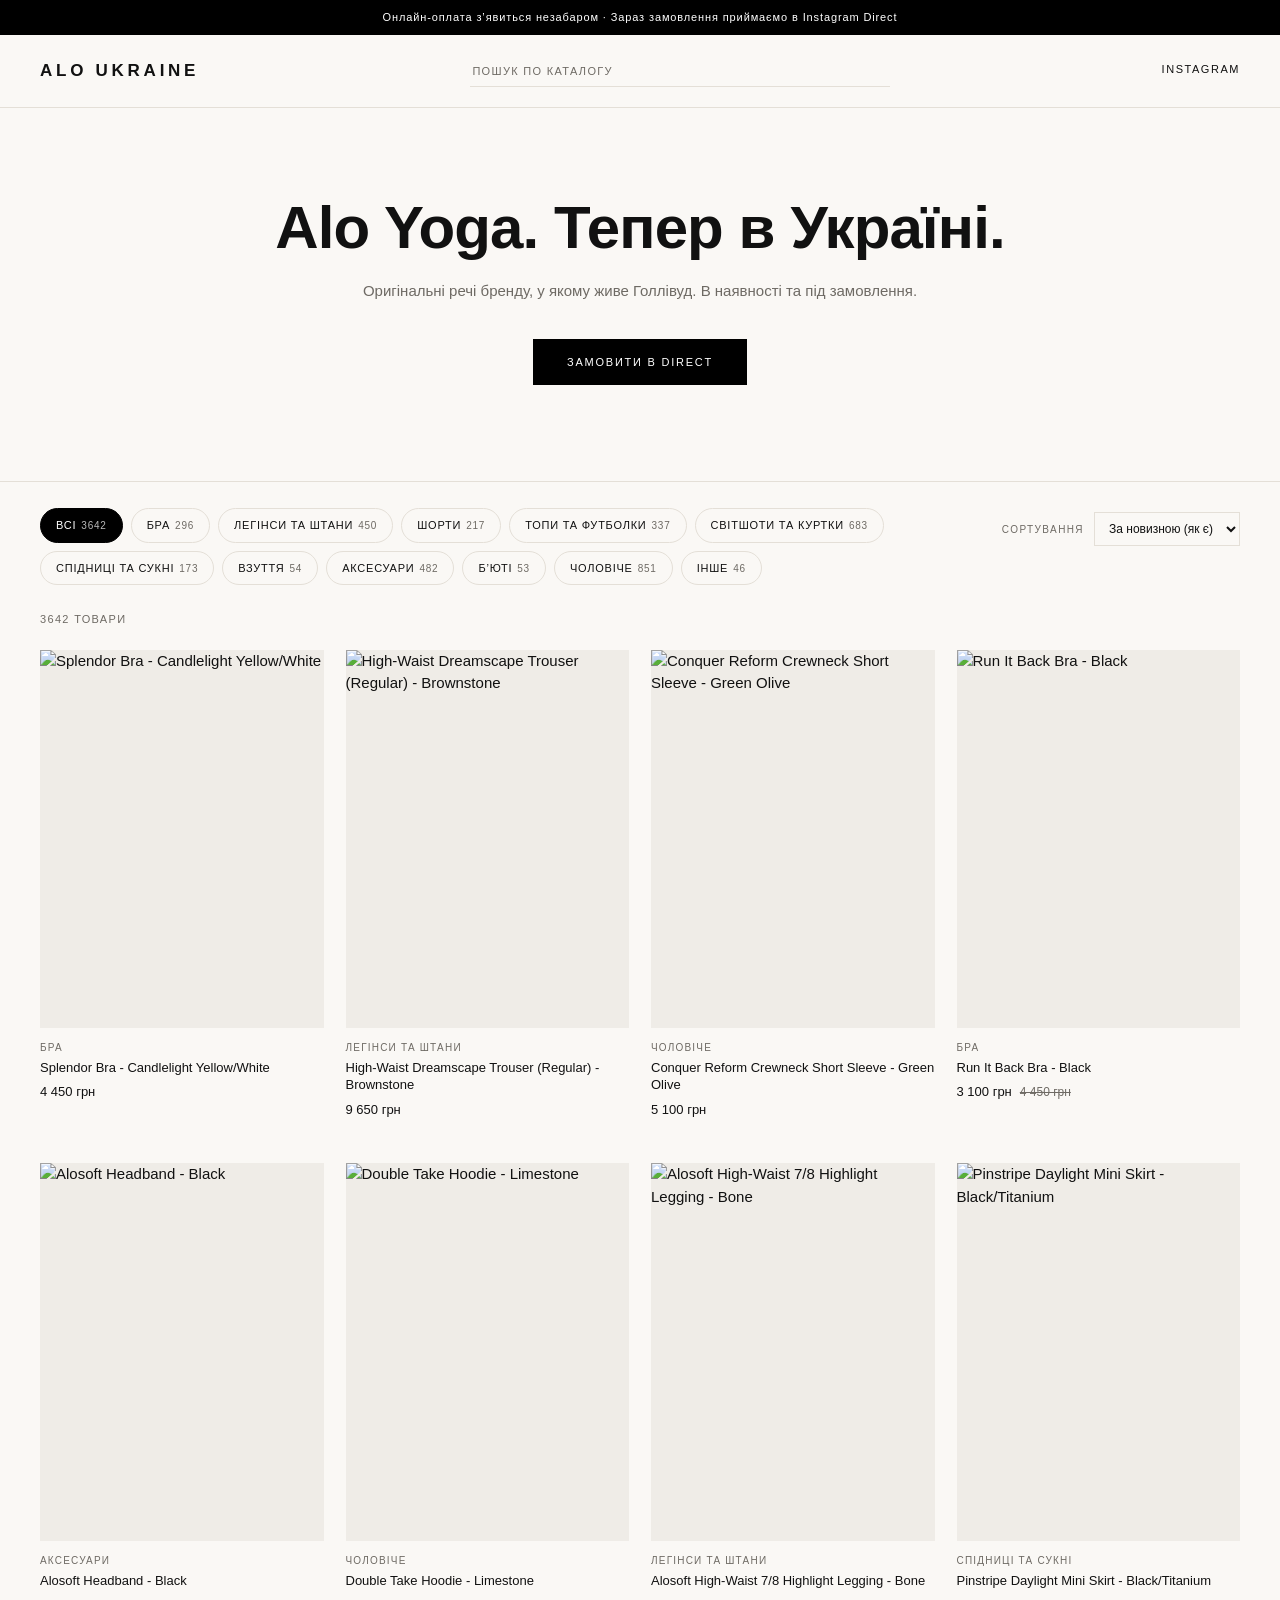
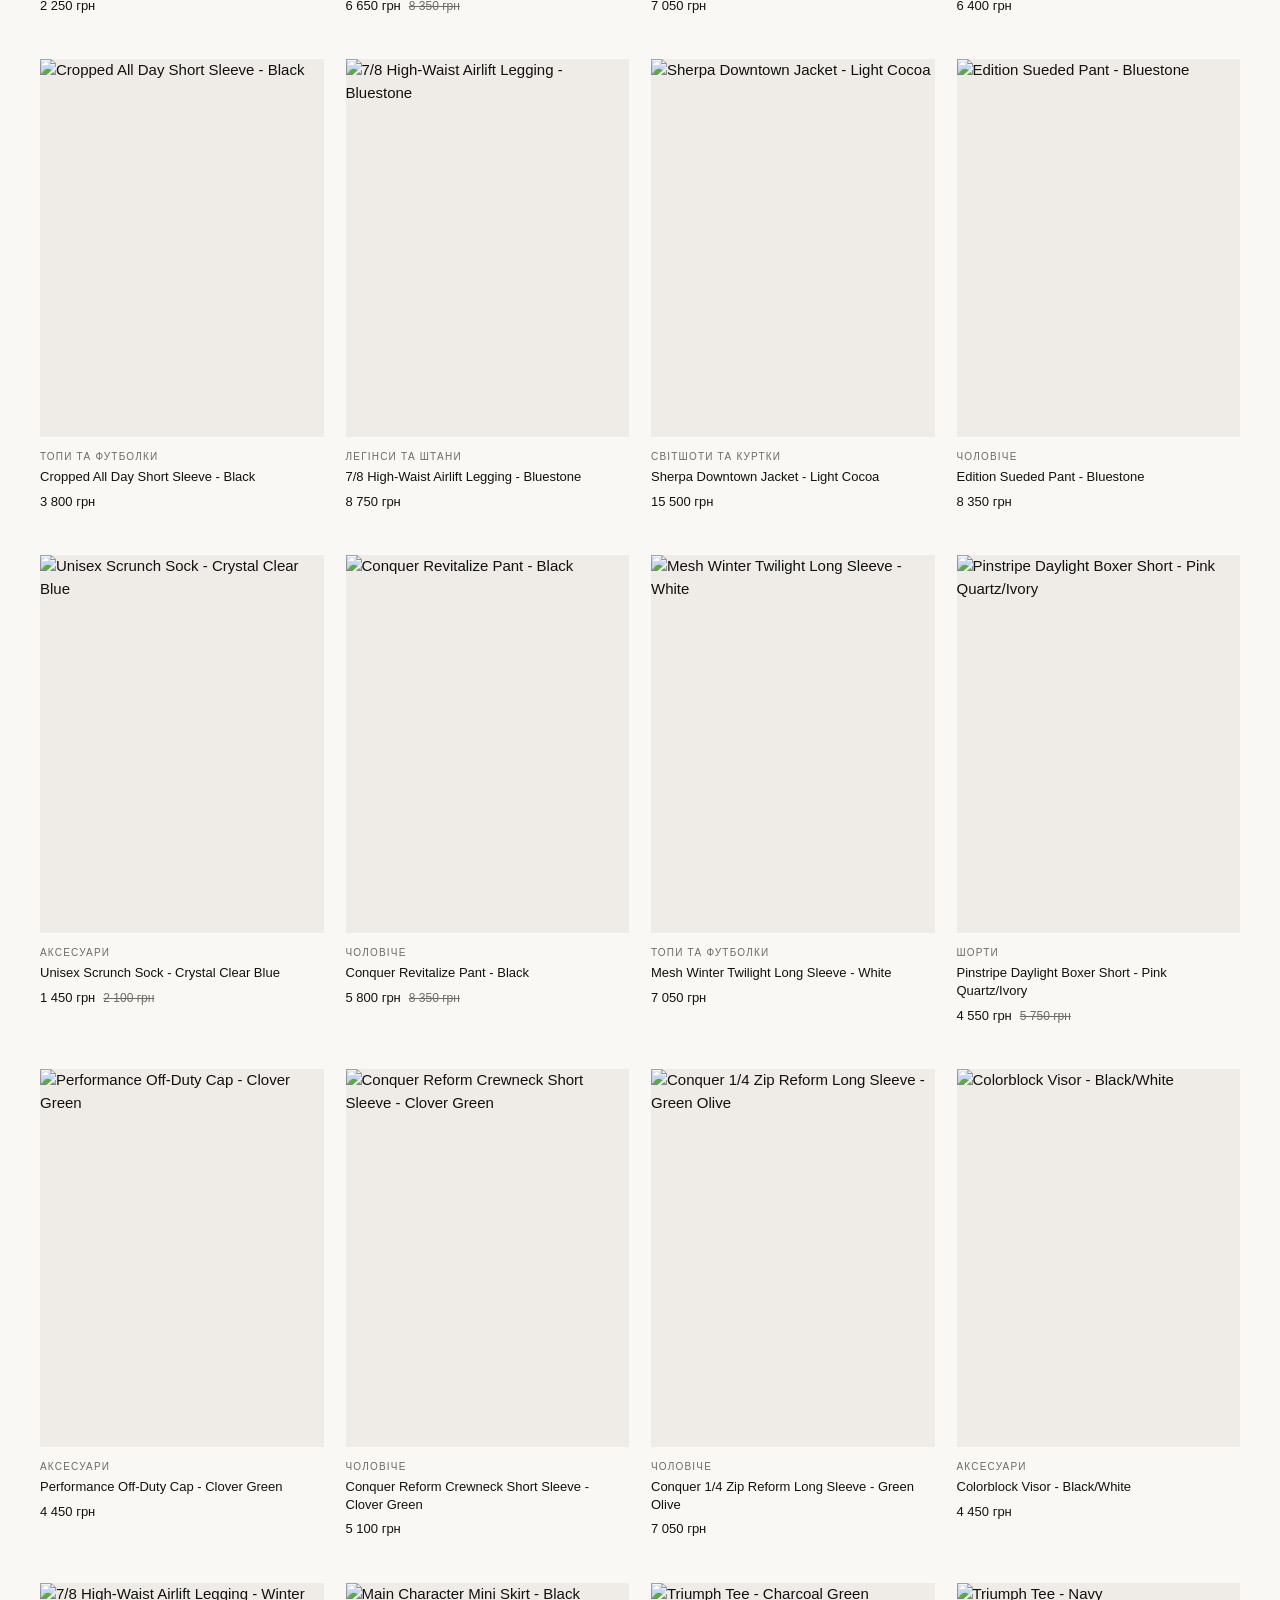
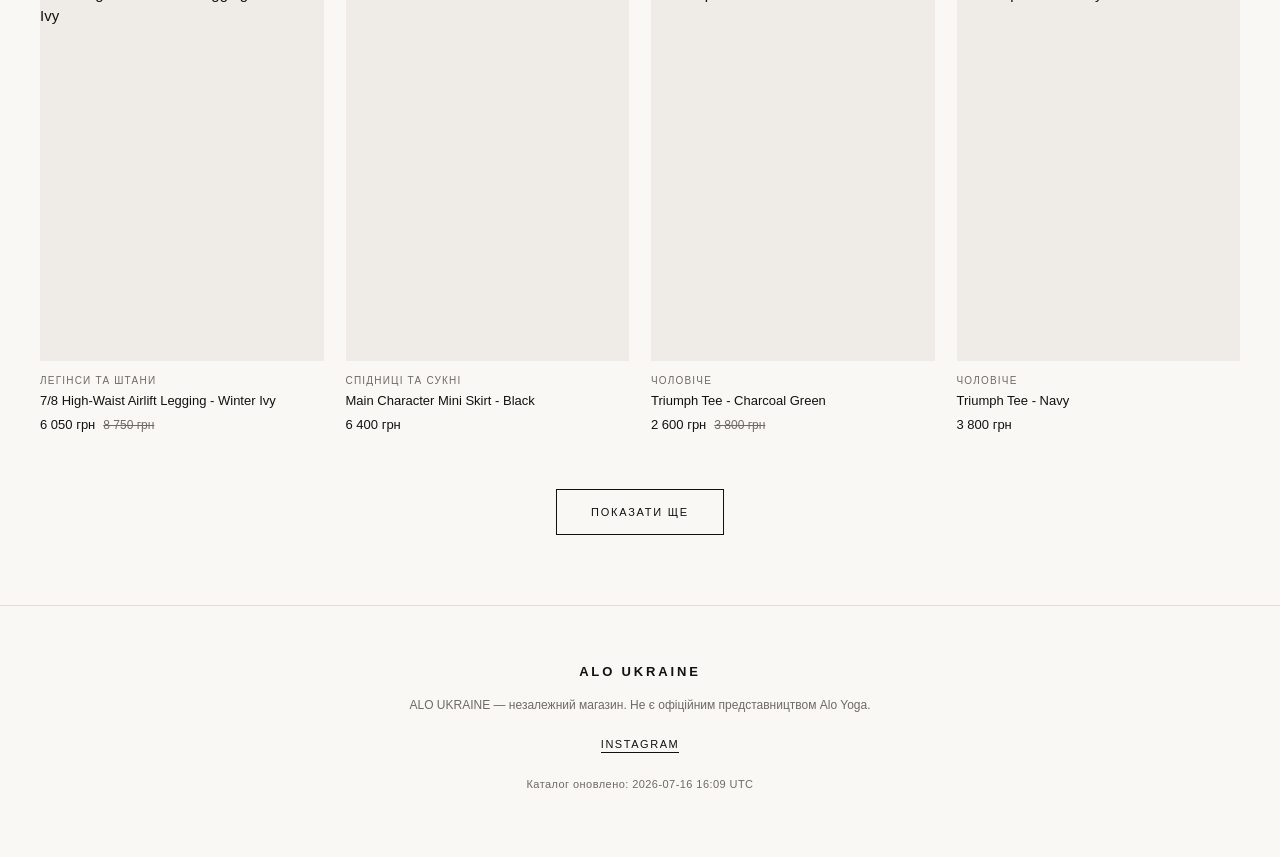
==== store/index.html @ 97f6e163 "ALO UKRAINE test stand: storefront at root, planner + shop-admin stubs under /admin - store: static " ====
<!DOCTYPE html>
<html lang="uk">
<head>
  <meta charset="UTF-8">
  <meta name="viewport" content="width=device-width, initial-scale=1.0">
  <title>ALO UKRAINE — оригінальний Alo Yoga в Україні</title>
  <link rel="stylesheet" href="styles.css">
</head>
<body>

  <div class="announce">Онлайн-оплата з&rsquo;явиться незабаром &middot; Зараз замовлення приймаємо в Instagram Direct</div>

  <header class="site-header">
    <a class="wordmark" href="#">ALO&nbsp;UKRAINE</a>
    <div class="search-wrap">
      <input id="search" class="search" type="search" placeholder="Пошук по каталогу" aria-label="Пошук по каталогу" autocomplete="off">
    </div>
    <a class="header-link ig-href" href="#" target="_blank" rel="noopener">Instagram</a>
  </header>

  <section class="hero">
    <h1>Alo Yoga. Тепер в&nbsp;Україні.</h1>
    <p class="hero-sub">Оригінальні речі бренду, у якому живе Голлівуд. В наявності та під замовлення.</p>
    <a class="btn-primary ig-href" href="#" target="_blank" rel="noopener">Замовити в Direct</a>
  </section>

  <nav class="toolbar" aria-label="Фільтри каталогу">
    <div class="chips" id="chips"></div>
    <div class="sort-wrap">
      <label class="sort-label" for="sort">Сортування</label>
      <select id="sort" class="sort">
        <option value="default">За новизною (як є)</option>
        <option value="asc">Ціна &#8593;</option>
        <option value="desc">Ціна &#8595;</option>
      </select>
    </div>
  </nav>

  <main class="catalog">
    <p class="result-count" id="resultCount">Завантаження каталогу&hellip;</p>
    <div class="grid" id="grid"></div>
    <div class="empty" id="empty" hidden>
      <p class="empty-title">Нічого не знайдено</p>
      <p class="empty-sub">Спробуйте змінити запит або обрати іншу категорію.</p>
    </div>
    <div class="more-wrap">
      <button id="more" class="btn-outline" hidden>Показати ще</button>
    </div>
  </main>

  <footer class="site-footer">
    <p class="footer-brand">ALO UKRAINE</p>
    <p class="footer-note">ALO UKRAINE — незалежний магазин. Не є офіційним представництвом Alo Yoga.</p>
    <p class="footer-links"><a class="ig-href" href="#" target="_blank" rel="noopener">Instagram</a></p>
    <p class="footer-updated" id="updatedAt"></p>
  </footer>

  <div class="modal" id="modal" hidden role="dialog" aria-modal="true" aria-labelledby="modalTitle">
    <div class="modal-backdrop" id="modalBackdrop"></div>
    <div class="modal-panel">
      <button class="modal-close" id="modalClose" aria-label="Закрити">&times;</button>
      <div class="modal-media">
        <div class="modal-img-wrap"><img id="modalImg" alt=""></div>
        <div class="modal-thumbs" id="modalThumbs"></div>
      </div>
      <div class="modal-info">
        <p class="modal-cat" id="modalCat"></p>
        <h2 class="modal-title" id="modalTitle"></h2>
        <p class="modal-price" id="modalPrice"></p>
        <p class="modal-desc" id="modalDesc"></p>
        <div class="modal-sizes" id="modalSizesBlock" hidden>
          <p class="modal-label">Розміри</p>
          <div class="size-chips" id="modalSizes"></div>
        </div>
        <p class="modal-colors" id="modalColors"></p>
        <a class="btn-primary modal-cta ig-href" href="#" target="_blank" rel="noopener">Замовити в Direct</a>
        <p class="modal-hint">Напишіть нам модель і розмір — відповімо за кілька хвилин. Онлайн-оплата скоро.</p>
      </div>
    </div>
  </div>

  <script src="app.js"></script>
</body>
</html>
---- store/styles.css ----
/* ALO UKRAINE — storefront stub */

:root {
  --bg: #FAF8F5;
  --ink: #111111;
  --muted: #6E6A64;
  --line: #E4DFD7;
  --card-bg: #EFECE7;
  --white: #FFFFFF;
}

* { box-sizing: border-box; margin: 0; padding: 0; }

html { -webkit-text-size-adjust: 100%; }

body {
  background: var(--bg);
  color: var(--ink);
  font-family: -apple-system, BlinkMacSystemFont, "Helvetica Neue", Arial, sans-serif;
  font-size: 15px;
  line-height: 1.5;
  -webkit-font-smoothing: antialiased;
}

a { color: inherit; text-decoration: none; }
button { font: inherit; color: inherit; background: none; border: none; cursor: pointer; }
img { max-width: 100%; display: block; }

/* ---------- Announcement bar ---------- */

.announce {
  background: #000;
  color: #fff;
  text-align: center;
  font-size: 11px;
  letter-spacing: 0.08em;
  padding: 9px 16px;
}

/* ---------- Header ---------- */

.site-header {
  display: flex;
  align-items: center;
  gap: 28px;
  padding: 20px 40px;
  border-bottom: 1px solid var(--line);
  background: var(--bg);
  position: sticky;
  top: 0;
  z-index: 20;
}

.wordmark {
  font-size: 17px;
  font-weight: 700;
  letter-spacing: 0.22em;
  white-space: nowrap;
}

.search-wrap { flex: 1; display: flex; justify-content: center; }

.search {
  width: 100%;
  max-width: 420px;
  background: transparent;
  border: none;
  border-bottom: 1px solid var(--line);
  padding: 8px 2px;
  font-size: 13px;
  letter-spacing: 0.04em;
  color: var(--ink);
  outline: none;
  transition: border-color 0.2s;
}

.search::placeholder { color: var(--muted); text-transform: uppercase; font-size: 11px; letter-spacing: 0.12em; }
.search:focus { border-bottom-color: var(--ink); }

.header-link {
  font-size: 11px;
  text-transform: uppercase;
  letter-spacing: 0.14em;
  border-bottom: 1px solid transparent;
  padding-bottom: 2px;
  transition: border-color 0.2s;
  white-space: nowrap;
}

.header-link:hover { border-bottom-color: var(--ink); }

/* ---------- Hero ---------- */

.hero {
  text-align: center;
  padding: 88px 24px 96px;
  border-bottom: 1px solid var(--line);
}

.hero h1 {
  font-size: clamp(34px, 6vw, 60px);
  font-weight: 600;
  letter-spacing: -0.015em;
  line-height: 1.08;
}

.hero-sub {
  margin: 20px auto 0;
  max-width: 560px;
  font-size: 15px;
  color: var(--muted);
}

.hero .btn-primary { margin-top: 36px; }

/* ---------- Buttons ---------- */

.btn-primary {
  display: inline-block;
  background: #000;
  color: #fff;
  font-size: 11px;
  text-transform: uppercase;
  letter-spacing: 0.16em;
  padding: 15px 34px;
  transition: background 0.2s;
}

.btn-primary:hover { background: #2c2c2c; }

.btn-outline {
  display: inline-block;
  background: transparent;
  border: 1px solid var(--ink);
  color: var(--ink);
  font-size: 11px;
  text-transform: uppercase;
  letter-spacing: 0.16em;
  padding: 14px 34px;
  transition: background 0.2s, color 0.2s;
}

.btn-outline:hover { background: #000; color: #fff; }

/* ---------- Toolbar: chips + sort ---------- */

.toolbar {
  display: flex;
  align-items: flex-start;
  justify-content: space-between;
  gap: 24px;
  padding: 26px 40px 6px;
}

.chips { display: flex; flex-wrap: wrap; gap: 8px; }

.chip {
  border: 1px solid var(--line);
  border-radius: 999px;
  padding: 8px 15px;
  font-size: 11px;
  text-transform: uppercase;
  letter-spacing: 0.07em;
  color: var(--ink);
  background: transparent;
  transition: border-color 0.2s, background 0.2s, color 0.2s;
  white-space: nowrap;
}

.chip .chip-count { color: var(--muted); margin-left: 5px; font-size: 10px; }
.chip:hover { border-color: var(--ink); }
.chip.active { background: #000; border-color: #000; color: #fff; }
.chip.active .chip-count { color: #b9b9b9; }

.sort-wrap { display: flex; align-items: center; gap: 10px; flex-shrink: 0; padding-top: 4px; }

.sort-label {
  font-size: 10px;
  text-transform: uppercase;
  letter-spacing: 0.14em;
  color: var(--muted);
}

.sort {
  background: transparent;
  border: 1px solid var(--line);
  padding: 8px 10px;
  font-size: 12px;
  color: var(--ink);
  outline: none;
  cursor: pointer;
}

.sort:focus { border-color: var(--ink); }

/* ---------- Catalog grid ---------- */

.catalog { padding: 10px 40px 70px; }

.result-count {
  font-size: 11px;
  text-transform: uppercase;
  letter-spacing: 0.12em;
  color: var(--muted);
  margin: 10px 0 22px;
}

.grid {
  display: grid;
  grid-template-columns: repeat(4, 1fr);
  gap: 44px 22px;
}

.card { cursor: pointer; }

.card-media {
  position: relative;
  aspect-ratio: 3 / 4;
  background: var(--card-bg);
  overflow: hidden;
  margin-bottom: 12px;
}

.card-media img {
  position: absolute;
  inset: 0;
  width: 100%;
  height: 100%;
  object-fit: cover;
}

.card-media .img2 { opacity: 0; transition: opacity 0.3s ease; }
.card:hover .card-media .img2 { opacity: 1; }

.card-cat {
  font-size: 10px;
  text-transform: uppercase;
  letter-spacing: 0.12em;
  color: var(--muted);
  margin-bottom: 4px;
}

.card-title {
  font-size: 13px;
  font-weight: 500;
  line-height: 1.35;
  margin-bottom: 6px;
}

.card:hover .card-title { text-decoration: underline; text-underline-offset: 3px; text-decoration-thickness: 1px; }

.card-price { font-size: 13px; }

.price-old {
  color: var(--muted);
  text-decoration: line-through;
  margin-left: 8px;
  font-size: 12px;
}

/* ---------- Empty state / show more ---------- */

.empty { text-align: center; padding: 90px 20px; }
.empty-title { font-size: 18px; font-weight: 600; letter-spacing: 0.02em; }
.empty-sub { margin-top: 8px; color: var(--muted); font-size: 14px; }

.more-wrap { text-align: center; margin-top: 54px; }

/* ---------- Footer ---------- */

.site-footer {
  border-top: 1px solid var(--line);
  text-align: center;
  padding: 56px 24px 64px;
}

.footer-brand { font-size: 13px; font-weight: 700; letter-spacing: 0.22em; }
.footer-note { margin-top: 14px; font-size: 12px; color: var(--muted); max-width: 480px; margin-left: auto; margin-right: auto; }

.footer-links { margin-top: 18px; }
.footer-links a {
  font-size: 11px;
  text-transform: uppercase;
  letter-spacing: 0.14em;
  border-bottom: 1px solid var(--ink);
  padding-bottom: 2px;
}

.footer-updated { margin-top: 22px; font-size: 11px; color: var(--muted); letter-spacing: 0.04em; }

/* ---------- Modal ---------- */

.modal { position: fixed; inset: 0; z-index: 50; display: flex; align-items: center; justify-content: center; padding: 20px; }
.modal[hidden] { display: none; }

.modal-backdrop { position: absolute; inset: 0; background: rgba(17, 15, 12, 0.5); }

.modal-panel {
  position: relative;
  background: var(--white);
  width: 100%;
  max-width: 920px;
  max-height: 88vh;
  overflow-y: auto;
  display: grid;
  grid-template-columns: 1fr 1fr;
}

.modal-close {
  position: absolute;
  top: 10px;
  right: 14px;
  z-index: 2;
  font-size: 26px;
  line-height: 1;
  padding: 8px;
  color: var(--ink);
  background: var(--white);
  border-radius: 50%;
}

.modal-media { background: var(--card-bg); }

.modal-img-wrap { aspect-ratio: 3 / 4; }
.modal-img-wrap img { width: 100%; height: 100%; object-fit: cover; }

.modal-thumbs { display: flex; gap: 8px; padding: 10px; }

.modal-thumb {
  width: 56px;
  height: 74px;
  padding: 0;
  border: 1px solid transparent;
  overflow: hidden;
  flex-shrink: 0;
}

.modal-thumb img { width: 100%; height: 100%; object-fit: cover; }
.modal-thumb.active { border-color: var(--ink); }

.modal-info { padding: 40px 36px 36px; }

.modal-cat {
  font-size: 10px;
  text-transform: uppercase;
  letter-spacing: 0.14em;
  color: var(--muted);
  margin-bottom: 8px;
}

.modal-title { font-size: 21px; font-weight: 600; line-height: 1.25; letter-spacing: -0.01em; }
.modal-price { margin-top: 12px; font-size: 16px; }
.modal-desc { margin-top: 18px; font-size: 13px; color: #3d3a36; line-height: 1.65; }

.modal-label {
  font-size: 10px;
  text-transform: uppercase;
  letter-spacing: 0.14em;
  color: var(--muted);
  margin-bottom: 8px;
}

.modal-sizes { margin-top: 22px; }

.size-chips { display: flex; flex-wrap: wrap; gap: 6px; }

.size-chip {
  border: 1px solid var(--line);
  padding: 6px 11px;
  font-size: 11px;
  letter-spacing: 0.06em;
  color: var(--ink);
}

.modal-colors { margin-top: 14px; font-size: 12px; color: var(--muted); }

.modal-cta { margin-top: 26px; width: 100%; text-align: center; }
.modal-hint { margin-top: 14px; font-size: 12px; color: var(--muted); line-height: 1.55; }

body.modal-open { overflow: hidden; }

/* ---------- Responsive ---------- */

@media (max-width: 1000px) {
  .site-header { padding: 16px 20px; gap: 16px; }
  .toolbar { flex-direction: column; padding: 22px 20px 4px; }
  .catalog { padding: 8px 20px 56px; }
  .grid { grid-template-columns: repeat(2, 1fr); gap: 34px 14px; }
  .hero { padding: 64px 20px 72px; }
}

@media (max-width: 720px) {
  .modal { padding: 0; align-items: flex-end; }
  .modal-panel { grid-template-columns: 1fr; max-height: 92vh; }
  .modal-info { padding: 26px 20px 30px; }
}

@media (max-width: 560px) {
  .grid { grid-template-columns: 1fr; gap: 38px; }
  .site-header { flex-wrap: wrap; }
  .wordmark { order: 1; }
  .header-link { order: 2; margin-left: auto; }
  .search-wrap { order: 3; flex-basis: 100%; }
  .search { max-width: none; }
}
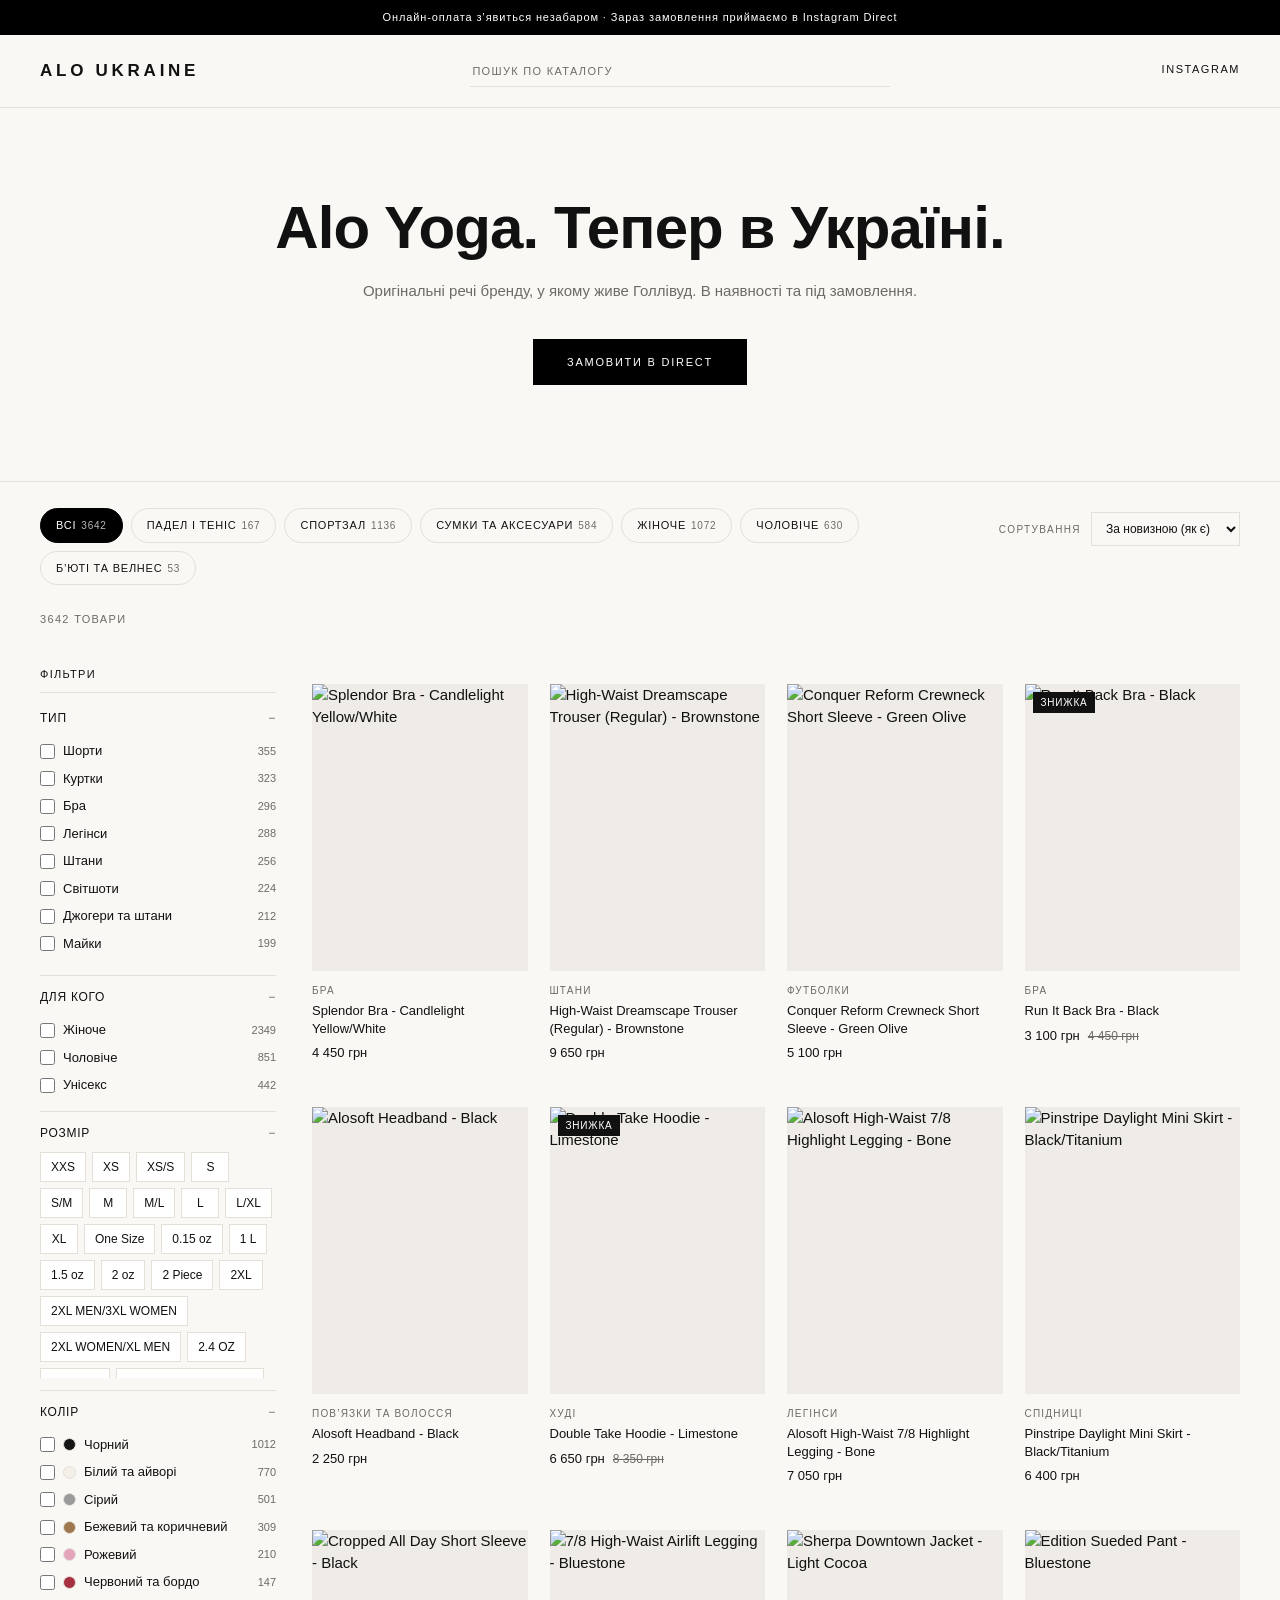
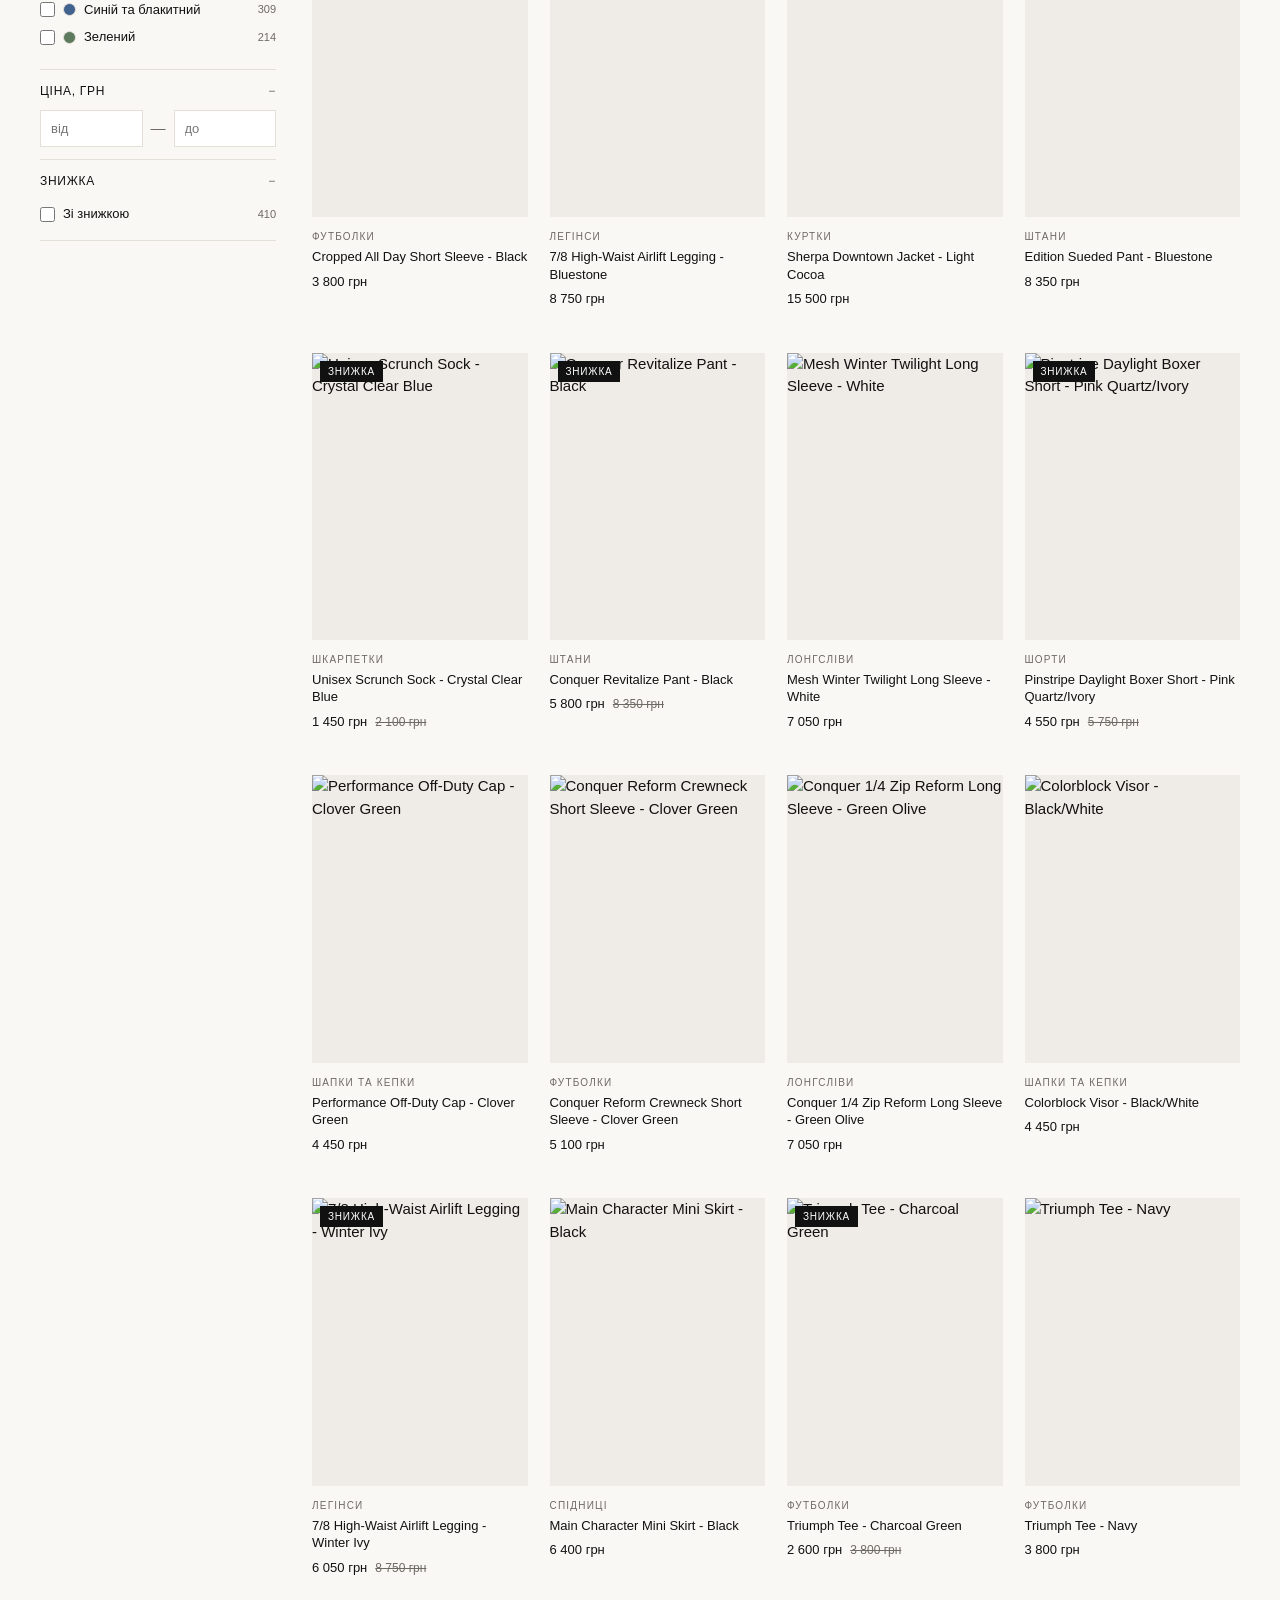
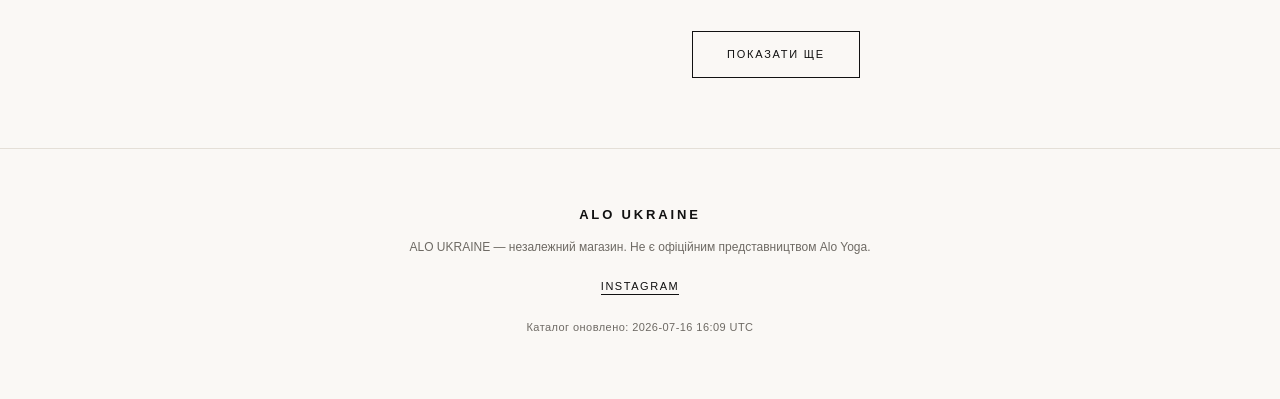
==== commit 5d178b31: "Store: faceted filters inside categories Sidebar (desktop) / slide-over (mobile) with live counts: s" ====
--- a/store/index.html
+++ b/store/index.html
@@ -32,21 +32,40 @@
         <option value="default">За новизною (як є)</option>
         <option value="asc">Ціна &#8593;</option>
         <option value="desc">Ціна &#8595;</option>
+        <option value="sale">Спершу зі знижкою</option>
       </select>
     </div>
   </nav>
 
   <main class="catalog">
-    <p class="result-count" id="resultCount">Завантаження каталогу&hellip;</p>
-    <div class="grid" id="grid"></div>
-    <div class="empty" id="empty" hidden>
-      <p class="empty-title">Нічого не знайдено</p>
-      <p class="empty-sub">Спробуйте змінити запит або обрати іншу категорію.</p>
+    <div class="catalog-top">
+      <p class="result-count" id="resultCount">Завантаження каталогу&hellip;</p>
+      <button id="filtersToggle" class="btn-outline filters-toggle">Фільтри</button>
     </div>
-    <div class="more-wrap">
-      <button id="more" class="btn-outline" hidden>Показати ще</button>
+    <div class="catalog-layout">
+      <aside class="filters" id="filters" aria-label="Фільтри товарів">
+        <div class="filters-head">
+          <span class="filters-title">Фільтри</span>
+          <button id="filtersReset" class="filters-reset" hidden>Скинути все</button>
+          <button id="filtersClose" class="filters-close" aria-label="Закрити фільтри">&times;</button>
+        </div>
+        <div id="filterGroups"></div>
+        <button id="filtersApply" class="btn-primary filters-apply">Показати товари</button>
+      </aside>
+      <div class="catalog-main">
+        <div class="applied" id="applied" hidden></div>
+        <div class="grid" id="grid"></div>
+        <div class="empty" id="empty" hidden>
+          <p class="empty-title">Нічого не знайдено</p>
+          <p class="empty-sub">Спробуйте змінити запит, зняти фільтри або обрати іншу категорію.</p>
+        </div>
+        <div class="more-wrap">
+          <button id="more" class="btn-outline" hidden>Показати ще</button>
+        </div>
+      </div>
     </div>
   </main>
+  <div class="filters-backdrop" id="filtersBackdrop" hidden></div>
 
   <footer class="site-footer">
     <p class="footer-brand">ALO UKRAINE</p>
--- a/store/styles.css
+++ b/store/styles.css
@@ -403,3 +403,171 @@
   .search-wrap { order: 3; flex-basis: 100%; }
   .search { max-width: none; }
 }
+
+/* ---------- Facet filters ---------- */
+
+.catalog-top {
+  display: flex;
+  align-items: center;
+  justify-content: space-between;
+  gap: 16px;
+  margin-bottom: 16px;
+}
+.filters-toggle { display: none; padding: 9px 18px; font-size: 12px; }
+
+.catalog-layout {
+  display: grid;
+  grid-template-columns: 236px 1fr;
+  gap: 36px;
+  align-items: start;
+}
+
+.filters { position: sticky; top: 16px; }
+.filters-head {
+  display: flex;
+  align-items: center;
+  gap: 10px;
+  padding-bottom: 10px;
+  border-bottom: 1px solid var(--line);
+  margin-bottom: 4px;
+}
+.filters-title {
+  font-size: 11px;
+  letter-spacing: 0.12em;
+  text-transform: uppercase;
+}
+.filters-reset {
+  margin-left: auto;
+  font-size: 11px;
+  color: var(--muted);
+  text-decoration: underline;
+  text-underline-offset: 2px;
+}
+.filters-reset:hover { color: var(--ink); }
+.filters-close { display: none; font-size: 22px; line-height: 1; margin-left: auto; }
+.filters-apply { display: none; width: 100%; margin-top: 14px; text-align: center; }
+
+.fgroup { border-bottom: 1px solid var(--line); padding: 12px 0; }
+.fgroup summary {
+  cursor: pointer;
+  list-style: none;
+  display: flex;
+  align-items: center;
+  justify-content: space-between;
+  font-size: 12px;
+  letter-spacing: 0.06em;
+  text-transform: uppercase;
+}
+.fgroup summary::-webkit-details-marker { display: none; }
+.fgroup summary::after { content: '−'; color: var(--muted); }
+.fgroup:not([open]) summary::after { content: '+'; }
+.fgroup-body { padding-top: 10px; max-height: 236px; overflow-y: auto; }
+
+.f-opt {
+  display: flex;
+  align-items: center;
+  gap: 8px;
+  padding: 4px 0;
+  font-size: 13px;
+  cursor: pointer;
+}
+.f-opt.muted { color: var(--muted); opacity: 0.6; }
+.f-opt input { accent-color: #111; width: 15px; height: 15px; flex: none; cursor: pointer; }
+.f-dot {
+  width: 13px; height: 13px; border-radius: 50%;
+  border: 1px solid var(--line); flex: none;
+}
+.f-name { flex: 1; min-width: 0; overflow: hidden; text-overflow: ellipsis; white-space: nowrap; }
+.f-count { color: var(--muted); font-size: 11px; font-variant-numeric: tabular-nums; }
+
+.f-sizes { display: flex; flex-wrap: wrap; gap: 6px; }
+.f-size {
+  border: 1px solid var(--line);
+  background: var(--white);
+  padding: 5px 10px;
+  font-size: 12px;
+  min-width: 38px;
+  text-align: center;
+  transition: border-color .15s, background .15s;
+}
+.f-size:hover { border-color: var(--ink); }
+.f-size.active { background: var(--ink); color: #fff; border-color: var(--ink); }
+
+.f-price { display: flex; align-items: center; gap: 8px; }
+.f-price input {
+  width: 100%;
+  min-width: 0;
+  border: 1px solid var(--line);
+  background: var(--white);
+  padding: 8px 10px;
+  font: inherit;
+  font-size: 13px;
+  outline: none;
+}
+.f-price input:focus { border-color: var(--ink); }
+.f-price span { color: var(--muted); }
+
+.applied {
+  display: flex;
+  flex-wrap: wrap;
+  gap: 8px;
+  margin-bottom: 18px;
+}
+.applied-chip {
+  border: 1px solid var(--ink);
+  background: var(--ink);
+  color: #fff;
+  font-size: 12px;
+  padding: 5px 12px;
+  border-radius: 15px;
+}
+.applied-chip:hover { background: #333; }
+.applied-clear {
+  font-size: 12px;
+  color: var(--muted);
+  text-decoration: underline;
+  text-underline-offset: 2px;
+  padding: 5px 4px;
+}
+.applied-clear:hover { color: var(--ink); }
+
+.card-media { position: relative; }
+.card-sale {
+  position: absolute;
+  top: 8px; left: 8px;
+  z-index: 2;
+  background: var(--ink);
+  color: #fff;
+  font-size: 10px;
+  letter-spacing: 0.08em;
+  text-transform: uppercase;
+  padding: 3px 8px;
+}
+
+@media (max-width: 960px) {
+  .catalog-layout { display: block; }
+  .filters-toggle { display: inline-block; }
+  .filters {
+    position: fixed;
+    inset: 0 auto 0 0;
+    width: min(340px, 88vw);
+    background: var(--bg);
+    z-index: 60;
+    padding: 18px 20px 24px;
+    overflow-y: auto;
+    transform: translateX(-105%);
+    transition: transform .25s ease;
+    box-shadow: 8px 0 32px rgba(0,0,0,.12);
+  }
+  body.filters-open .filters { transform: translateX(0); }
+  body.filters-open { overflow: hidden; }
+  .filters-close { display: block; }
+  .filters-apply { display: block; }
+  .filters-backdrop {
+    position: fixed;
+    inset: 0;
+    background: rgba(20,18,16,.4);
+    z-index: 50;
+  }
+  .fgroup-body { max-height: none; }
+}
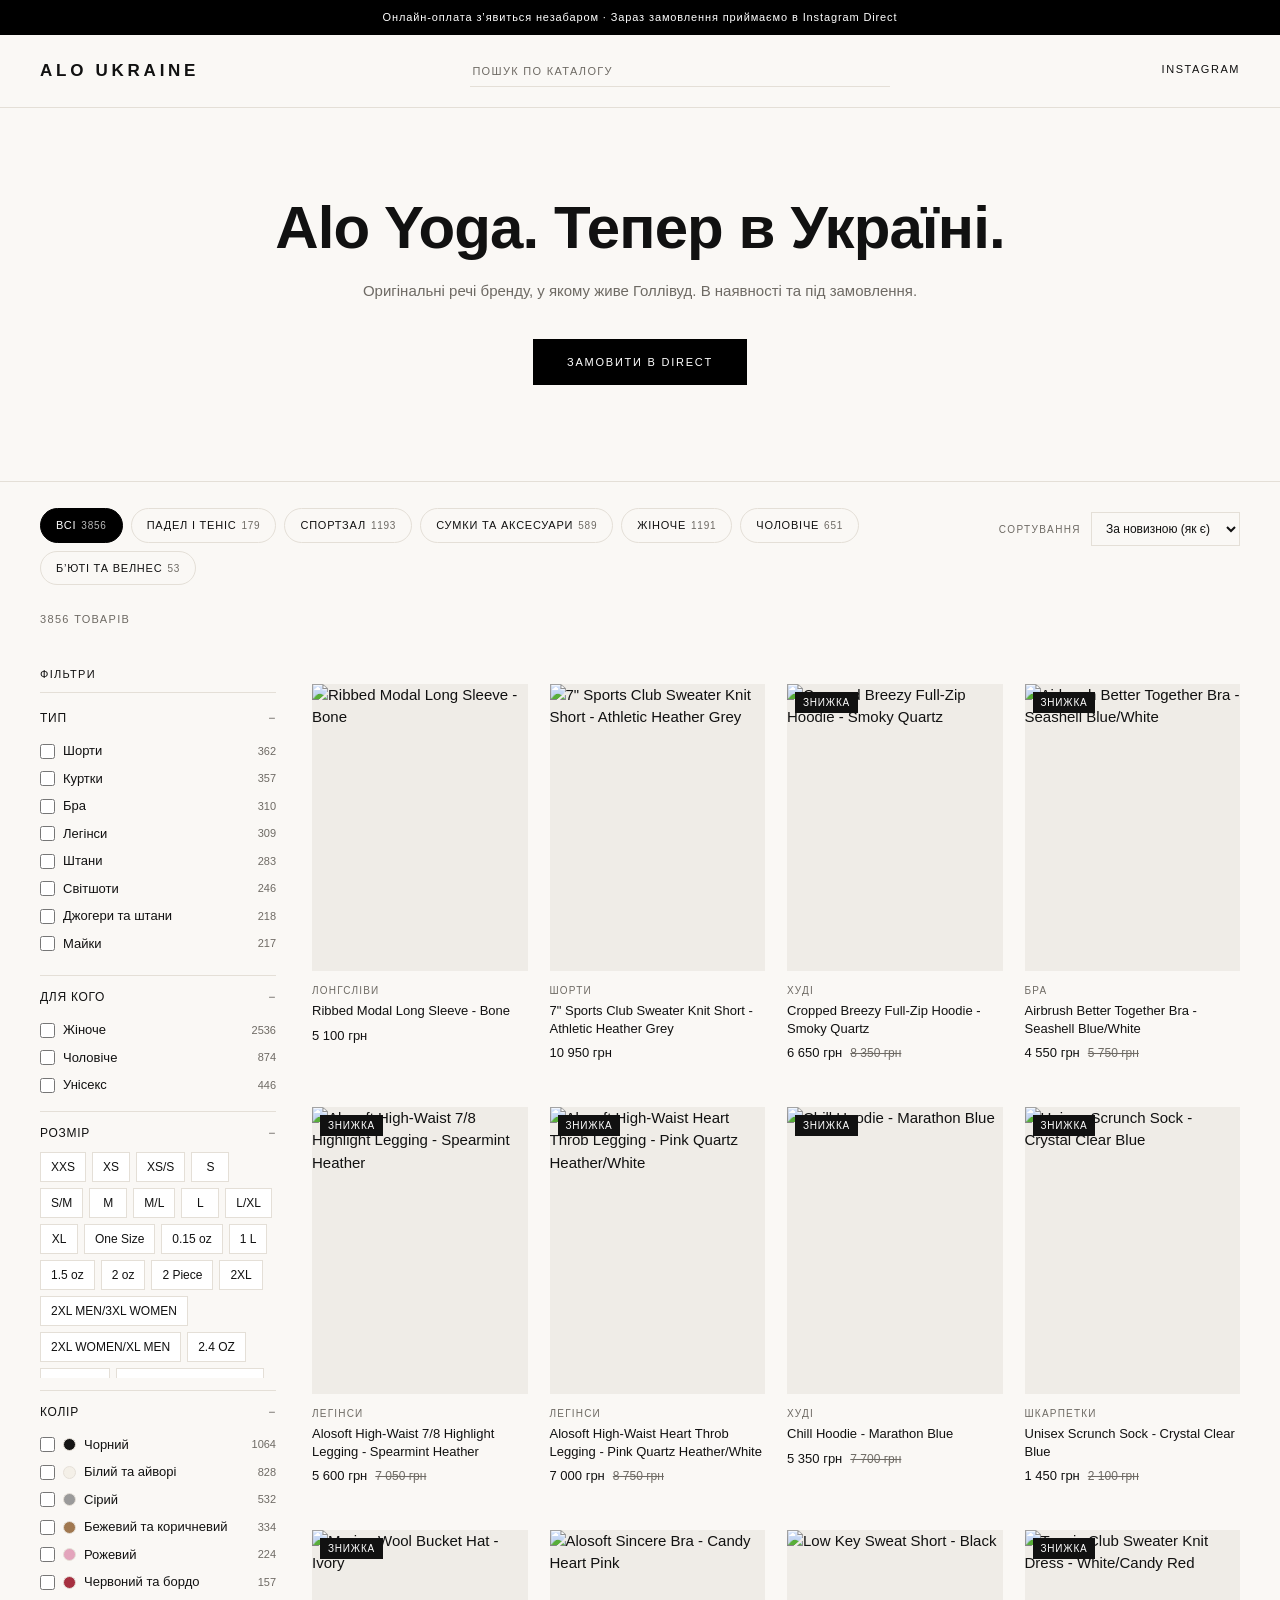
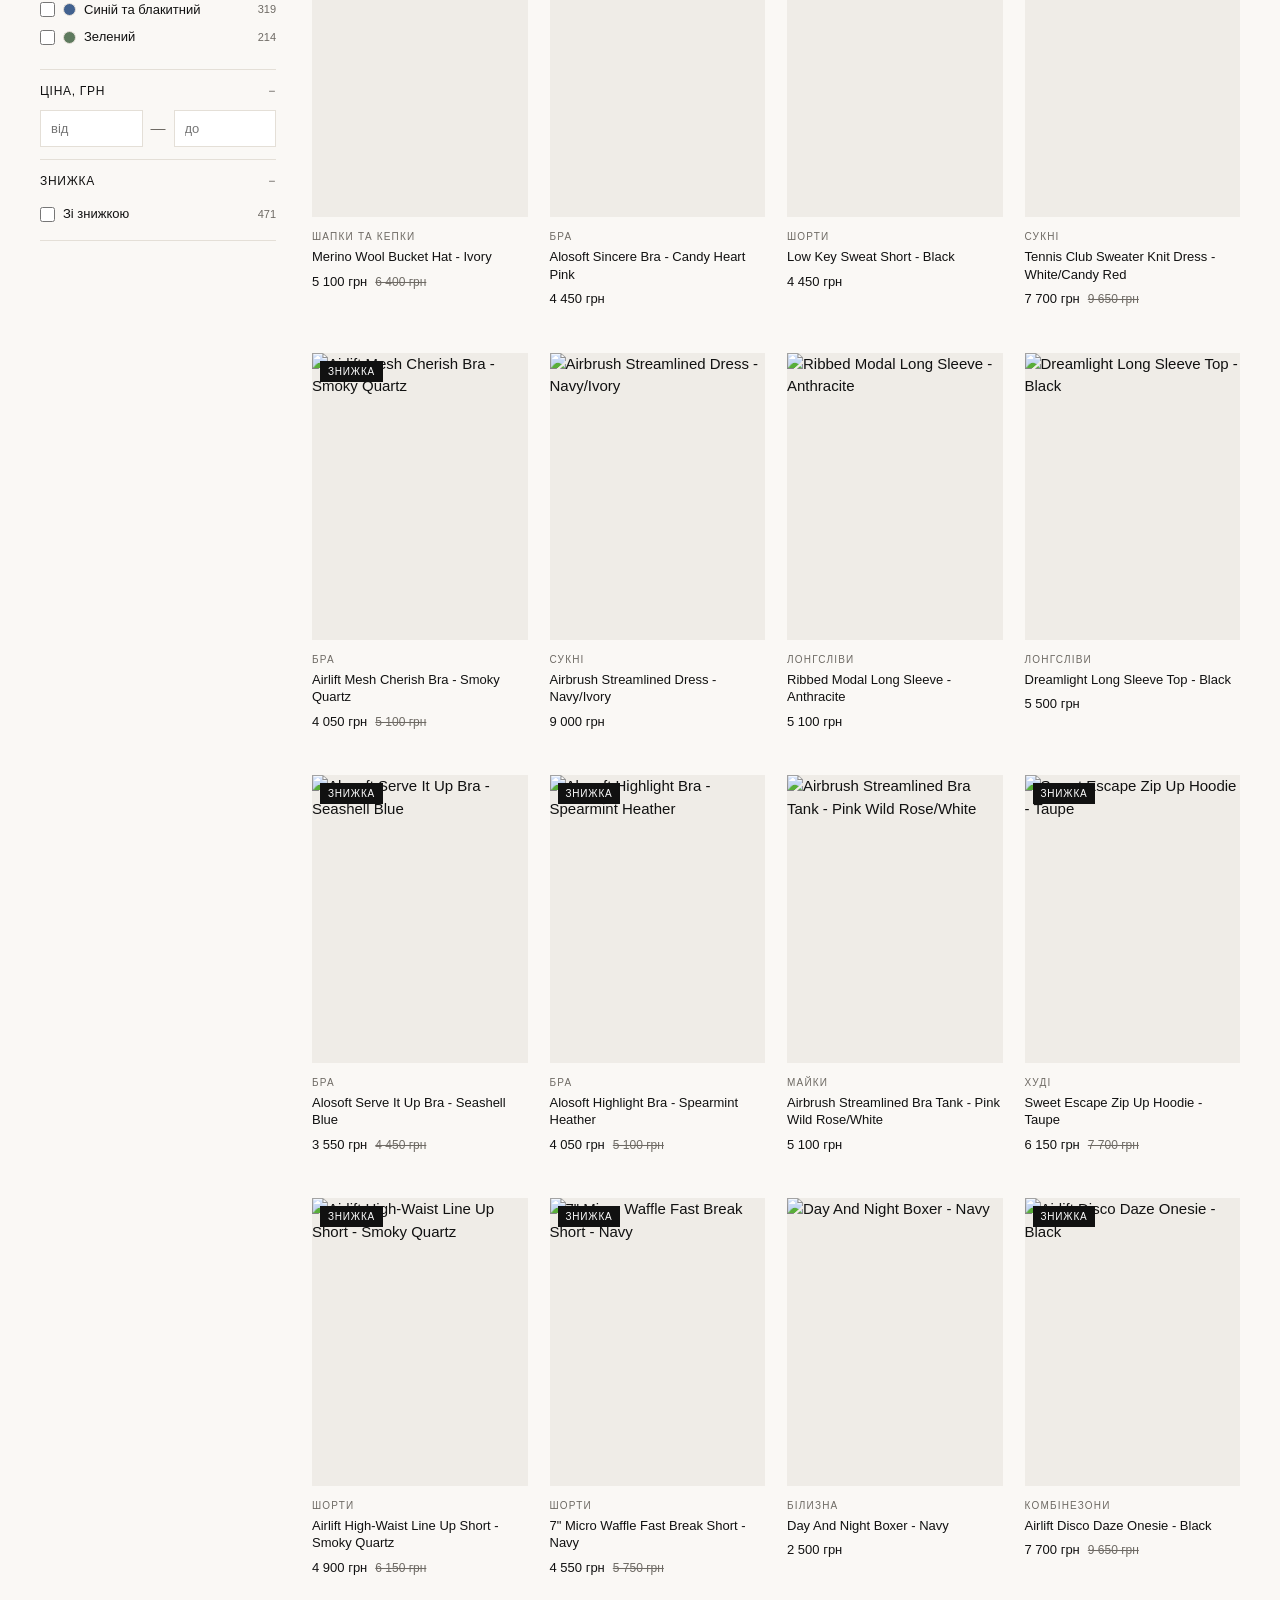
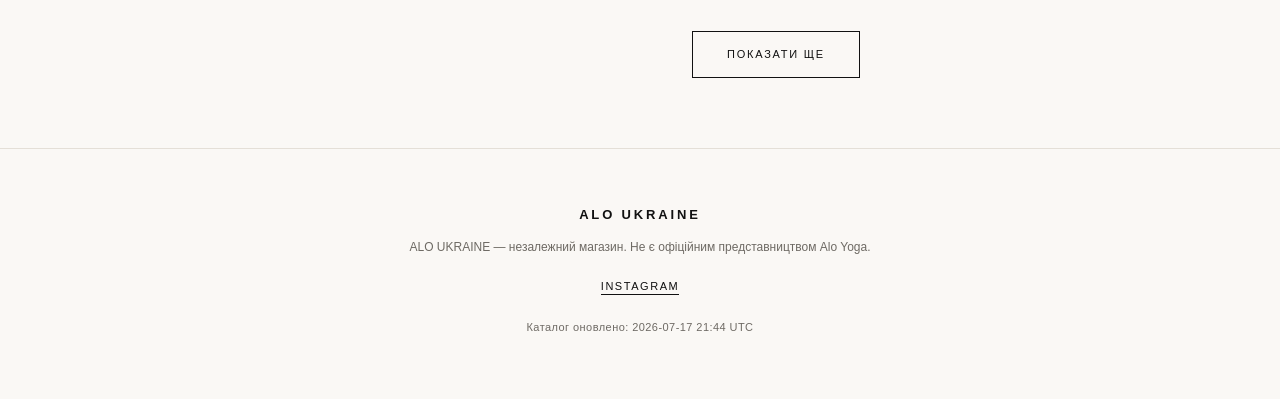
==== commit 6fb417a1: "PDP v2 modeled on aloyoga.com product page - catalog refetched in rich format (3,856 items, cdn-rela" ====
--- a/store/index.html
+++ b/store/index.html
@@ -67,6 +67,71 @@
   </main>
   <div class="filters-backdrop" id="filtersBackdrop" hidden></div>
 
+  <section class="product-page" id="productPage" hidden>
+    <nav class="pp-crumbs" id="ppCrumbs" aria-label="Хлібні крихти"></nav>
+    <div class="pp-layout">
+      <div class="pp-gallery">
+        <div class="pp-img-wrap"><img id="ppImg" alt=""></div>
+        <div class="pp-thumbs" id="ppThumbs"></div>
+      </div>
+      <div class="pp-info">
+        <p class="pp-cat" id="ppCat"></p>
+        <h1 class="pp-title" id="ppTitle"></h1>
+        <p class="pp-price" id="ppPrice"></p>
+        <div class="pp-colorblock" id="ppColorBlock" hidden>
+          <p class="pp-label">Колір: <span class="pp-color-name" id="ppColorName"></span></p>
+          <div class="pp-swatches" id="ppSwatches"></div>
+        </div>
+        <div class="pp-sizes" id="ppSizesBlock" hidden>
+          <p class="pp-label">Розмір <span class="pp-size-hint" id="ppSizeHint"></span></p>
+          <div class="size-chips" id="ppSizes"></div>
+          <p class="pp-size-note">Закреслений розмір — зараз немає на складі бренду, уточніть у Direct.</p>
+        </div>
+        <a class="btn-primary pp-cta ig-href" id="ppCta" href="#" target="_blank" rel="noopener">Замовити в Direct</a>
+        <button class="btn-outline pp-copy" id="ppCopy">Скопіювати запит для Direct</button>
+        <p class="pp-hint" id="ppHint">Напишіть нам модель і розмір — відповімо за кілька хвилин. Онлайн-оплата скоро.</p>
+        <ul class="pp-perks">
+          <li>Оригінал зі США 🇺🇸</li>
+          <li>Нова пошта по всій Україні</li>
+          <li>В наявності або під замовлення 10–20 днів</li>
+        </ul>
+        <div class="pp-accs">
+          <details class="pp-acc" id="ppDescBlock" open>
+            <summary>Опис і деталі</summary>
+            <div class="pp-acc-body">
+              <p class="pp-desc" id="ppDesc"></p>
+              <ul class="pp-feats" id="ppFeats"></ul>
+            </div>
+          </details>
+          <details class="pp-acc">
+            <summary>Доставка і оплата</summary>
+            <div class="pp-acc-body">
+              <p>Нова пошта по всій Україні. Речі в наявності відправляємо за 1–2 дні, під замовлення — 10–20 днів. Оплата: передоплата на рахунок ФОП / картку або накладений платіж із передоплатою 200 грн.</p>
+            </div>
+          </details>
+          <details class="pp-acc">
+            <summary>Оригінальність</summary>
+            <div class="pp-acc-body">
+              <p>Кожна річ — з фірмовим пакуванням, бирками та чеком. Перед відправкою надішлемо фото саме вашої речі в Direct.</p>
+            </div>
+          </details>
+        </div>
+      </div>
+    </div>
+    <section class="pp-related" id="styleBlock" hidden>
+      <h2 class="pp-h2">Доповнити образ</h2>
+      <div class="grid" id="styleGrid"></div>
+    </section>
+    <section class="pp-related" id="relatedBlock" hidden>
+      <h2 class="pp-h2">Вам може сподобатися</h2>
+      <div class="grid" id="relatedGrid"></div>
+    </section>
+    <section class="pp-related" id="recentBlock" hidden>
+      <h2 class="pp-h2">Ви нещодавно дивились</h2>
+      <div class="grid" id="recentGrid"></div>
+    </section>
+  </section>
+
   <footer class="site-footer">
     <p class="footer-brand">ALO UKRAINE</p>
     <p class="footer-note">ALO UKRAINE — незалежний магазин. Не є офіційним представництвом Alo Yoga.</p>
@@ -74,30 +139,6 @@
     <p class="footer-updated" id="updatedAt"></p>
   </footer>
 
-  <div class="modal" id="modal" hidden role="dialog" aria-modal="true" aria-labelledby="modalTitle">
-    <div class="modal-backdrop" id="modalBackdrop"></div>
-    <div class="modal-panel">
-      <button class="modal-close" id="modalClose" aria-label="Закрити">&times;</button>
-      <div class="modal-media">
-        <div class="modal-img-wrap"><img id="modalImg" alt=""></div>
-        <div class="modal-thumbs" id="modalThumbs"></div>
-      </div>
-      <div class="modal-info">
-        <p class="modal-cat" id="modalCat"></p>
-        <h2 class="modal-title" id="modalTitle"></h2>
-        <p class="modal-price" id="modalPrice"></p>
-        <p class="modal-desc" id="modalDesc"></p>
-        <div class="modal-sizes" id="modalSizesBlock" hidden>
-          <p class="modal-label">Розміри</p>
-          <div class="size-chips" id="modalSizes"></div>
-        </div>
-        <p class="modal-colors" id="modalColors"></p>
-        <a class="btn-primary modal-cta ig-href" href="#" target="_blank" rel="noopener">Замовити в Direct</a>
-        <p class="modal-hint">Напишіть нам модель і розмір — відповімо за кілька хвилин. Онлайн-оплата скоро.</p>
-      </div>
-    </div>
-  </div>
-
   <script src="app.js"></script>
 </body>
 </html>
--- a/store/styles.css
+++ b/store/styles.css
@@ -571,3 +571,159 @@
   }
   .fgroup-body { max-height: none; }
 }
+
+/* ---------- Product page ---------- */
+
+.product-page {
+  max-width: 1200px;
+  margin: 0 auto;
+  padding: 24px 24px 72px;
+}
+
+.pp-crumbs {
+  display: flex;
+  align-items: center;
+  gap: 8px;
+  font-size: 12px;
+  color: var(--muted);
+  margin-bottom: 24px;
+  flex-wrap: wrap;
+}
+.pp-crumbs a { color: var(--muted); }
+.pp-crumbs a:hover { color: var(--ink); text-decoration: underline; text-underline-offset: 2px; }
+
+.pp-layout {
+  display: grid;
+  grid-template-columns: minmax(0, 7fr) minmax(0, 5fr);
+  gap: 48px;
+  align-items: start;
+}
+
+.pp-gallery { min-width: 0; }
+.pp-img-wrap {
+  aspect-ratio: 3 / 4;
+  background: var(--card-bg);
+  overflow: hidden;
+}
+.pp-img-wrap img { width: 100%; height: 100%; object-fit: cover; }
+.pp-thumbs { display: flex; gap: 10px; margin-top: 12px; }
+
+.pp-info { position: sticky; top: 24px; }
+.pp-cat {
+  font-size: 11px;
+  letter-spacing: 0.12em;
+  text-transform: uppercase;
+  color: var(--muted);
+  margin-bottom: 10px;
+}
+.pp-title {
+  font-family: Georgia, "Times New Roman", serif;
+  font-weight: 400;
+  font-size: 30px;
+  line-height: 1.2;
+  margin-bottom: 14px;
+}
+.pp-price { font-size: 20px; margin-bottom: 22px; }
+.pp-price .price-old { margin-left: 10px; }
+
+.pp-label {
+  font-size: 11px;
+  letter-spacing: 0.1em;
+  text-transform: uppercase;
+  color: var(--muted);
+  margin-bottom: 8px;
+}
+.pp-sizes { margin-bottom: 14px; }
+.pp-colors { font-size: 13px; color: var(--muted); margin-bottom: 22px; }
+
+.pp-cta { display: block; width: 100%; text-align: center; }
+.pp-copy {
+  display: block;
+  width: 100%;
+  margin-top: 10px;
+  text-align: center;
+  font-size: 12px;
+  padding: 12px 18px;
+}
+.pp-hint { font-size: 12px; color: var(--muted); margin-top: 12px; }
+
+.pp-perks {
+  list-style: none;
+  border-top: 1px solid var(--line);
+  margin-top: 22px;
+  padding-top: 16px;
+  display: grid;
+  gap: 8px;
+  font-size: 13px;
+}
+.pp-perks li::before { content: '—'; color: var(--muted); margin-right: 8px; }
+
+.pp-desc-block { border-top: 1px solid var(--line); margin-top: 20px; padding-top: 16px; }
+.pp-desc { font-size: 14px; line-height: 1.65; color: #3E3A34; }
+
+.pp-related { margin-top: 64px; }
+.pp-h2 {
+  font-family: Georgia, "Times New Roman", serif;
+  font-weight: 400;
+  font-size: 22px;
+  margin-bottom: 20px;
+}
+
+@media (max-width: 860px) {
+  .pp-layout { grid-template-columns: 1fr; gap: 28px; }
+  .pp-info { position: static; }
+  .pp-title { font-size: 24px; }
+  .product-page { padding: 16px 16px 56px; }
+  .pp-related { margin-top: 44px; }
+}
+
+/* ---------- PDP v2: swatches, sizes, accordions ---------- */
+
+.pp-colorblock { margin-bottom: 18px; }
+.pp-color-name { text-transform: none; letter-spacing: 0; color: var(--ink); }
+.pp-swatches { display: flex; flex-wrap: wrap; gap: 8px; }
+.pp-swatch {
+  width: 46px; height: 60px;
+  border: 1px solid var(--line);
+  padding: 0; overflow: hidden;
+  background: var(--card-bg);
+  transition: border-color .15s;
+}
+.pp-swatch img { width: 100%; height: 100%; object-fit: cover; }
+.pp-swatch:hover { border-color: var(--muted); }
+.pp-swatch.active { border: 2px solid var(--ink); }
+
+.pp-size-btn {
+  border: 1px solid var(--line);
+  background: var(--white);
+  min-width: 46px;
+  padding: 9px 12px;
+  font-size: 13px;
+  text-align: center;
+  transition: border-color .15s, background .15s;
+}
+.pp-size-btn:hover { border-color: var(--ink); }
+.pp-size-btn.active { background: var(--ink); color: #fff; border-color: var(--ink); }
+.pp-size-btn.oos { color: var(--muted); text-decoration: line-through; background: var(--card-bg); }
+.pp-size-btn.oos.active { background: var(--ink); color: #fff; text-decoration: line-through; }
+.pp-size-hint { color: var(--muted); text-transform: none; letter-spacing: 0; }
+.pp-size-note { font-size: 11px; color: var(--muted); margin-top: 8px; }
+
+.pp-accs { border-top: 1px solid var(--line); margin-top: 22px; }
+.pp-acc { border-bottom: 1px solid var(--line); }
+.pp-acc summary {
+  cursor: pointer;
+  list-style: none;
+  display: flex;
+  align-items: center;
+  justify-content: space-between;
+  padding: 14px 0;
+  font-size: 12px;
+  letter-spacing: 0.08em;
+  text-transform: uppercase;
+}
+.pp-acc summary::-webkit-details-marker { display: none; }
+.pp-acc summary::after { content: '+'; color: var(--muted); font-size: 16px; }
+.pp-acc[open] summary::after { content: '−'; }
+.pp-acc-body { padding: 0 0 16px; font-size: 14px; line-height: 1.65; color: #3E3A34; }
+.pp-feats { margin: 10px 0 0 18px; display: grid; gap: 5px; font-size: 13px; }
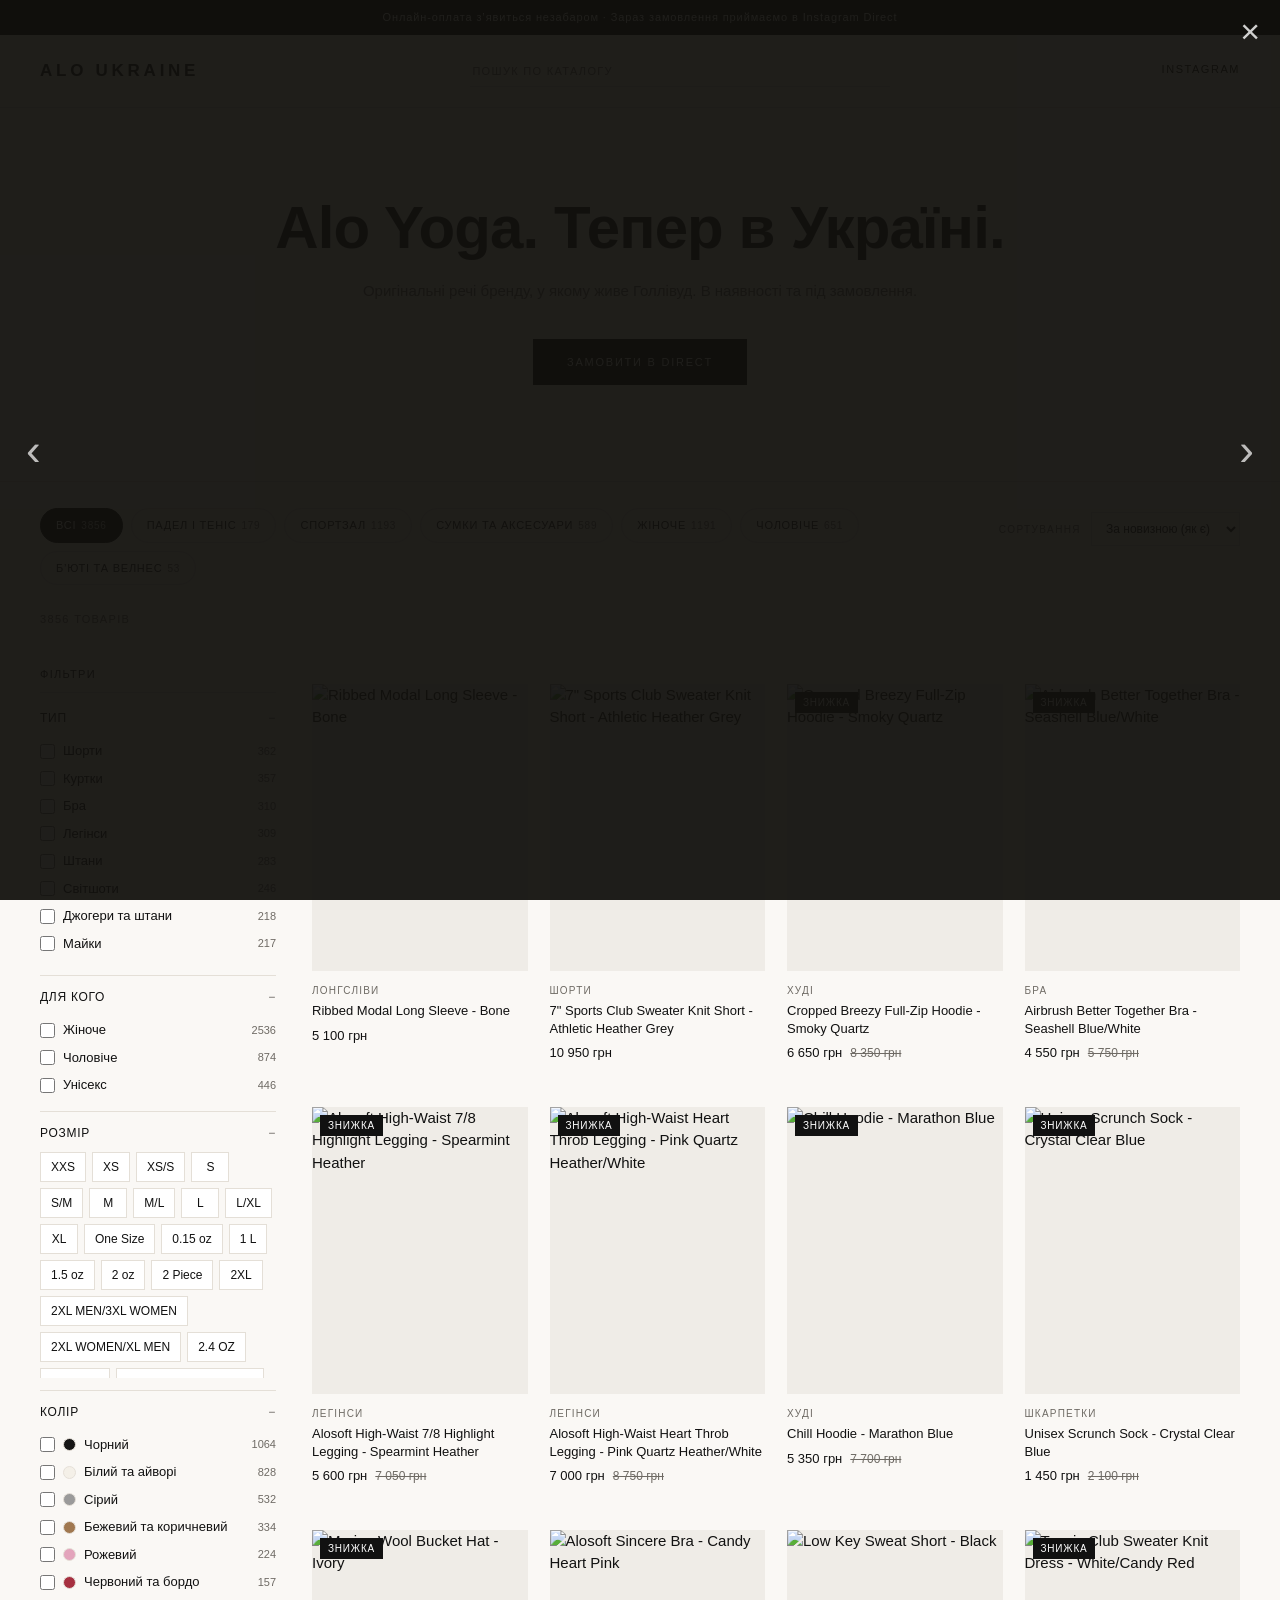
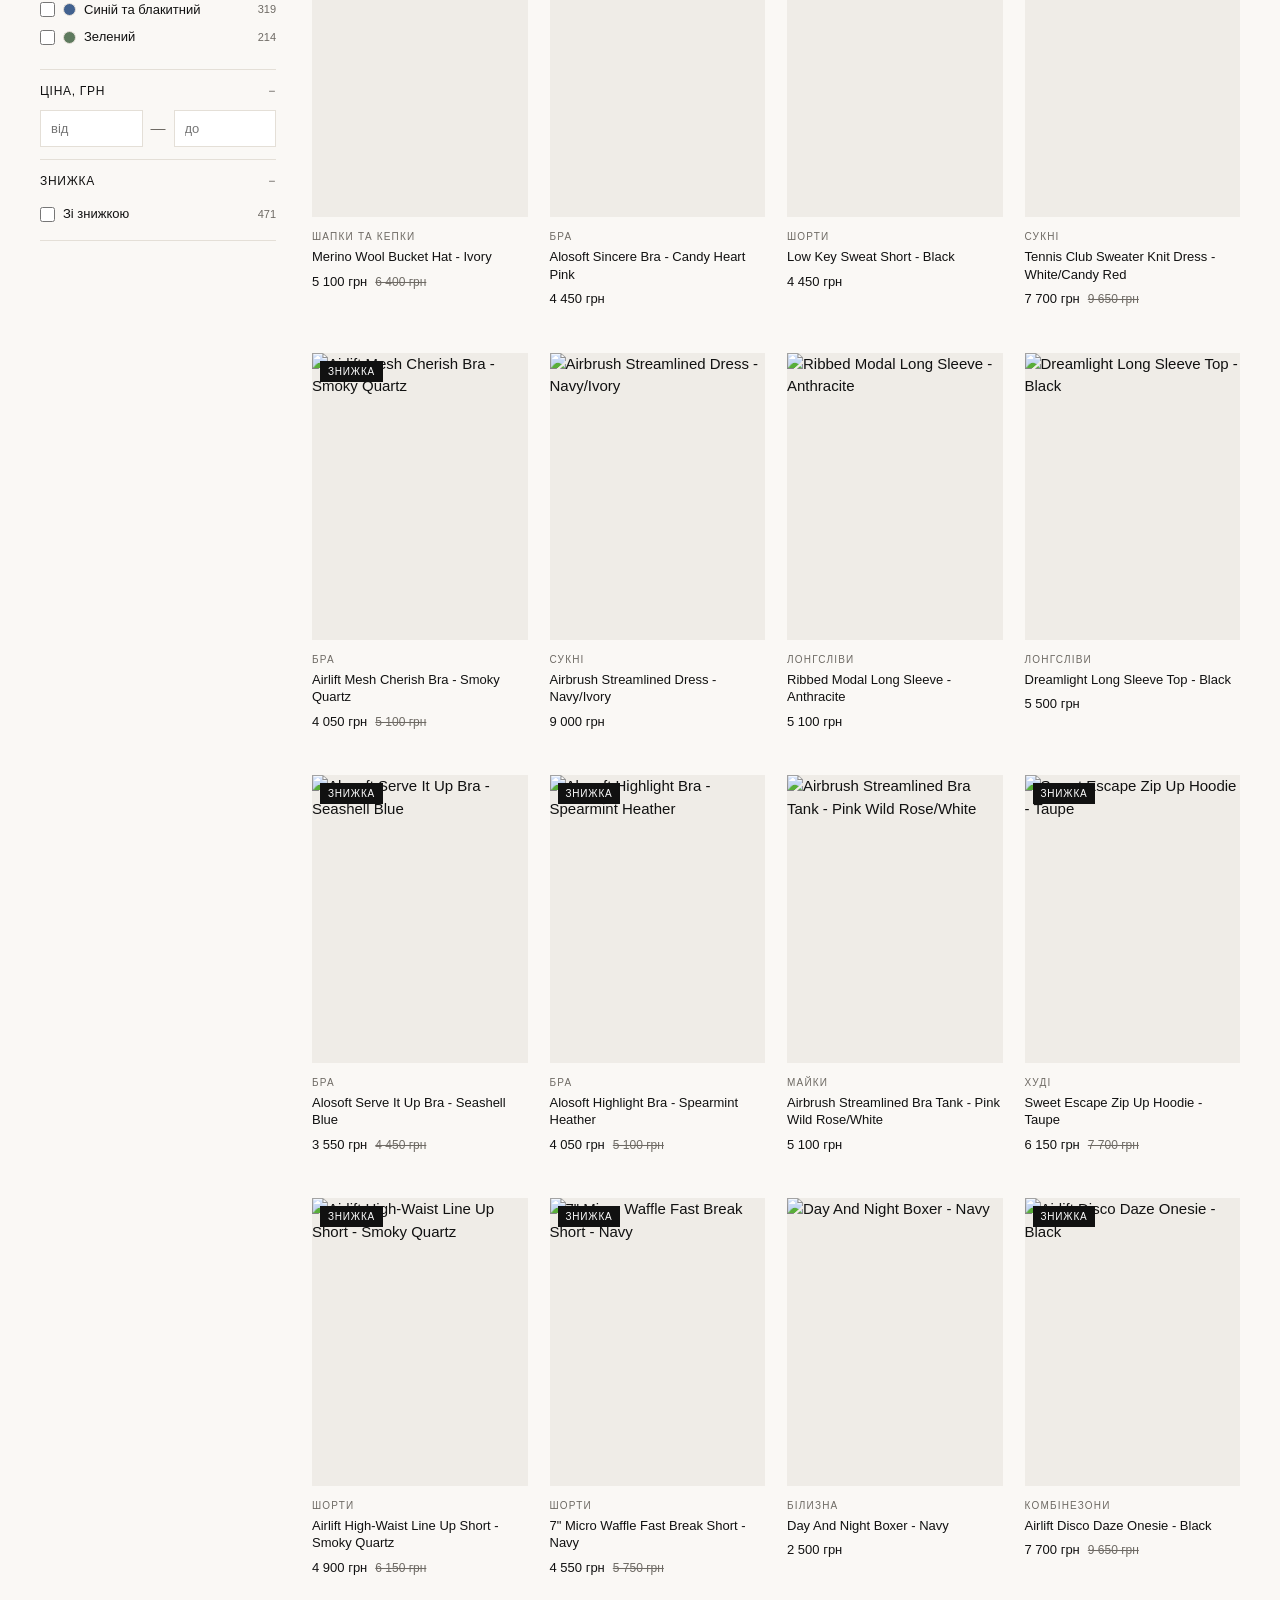
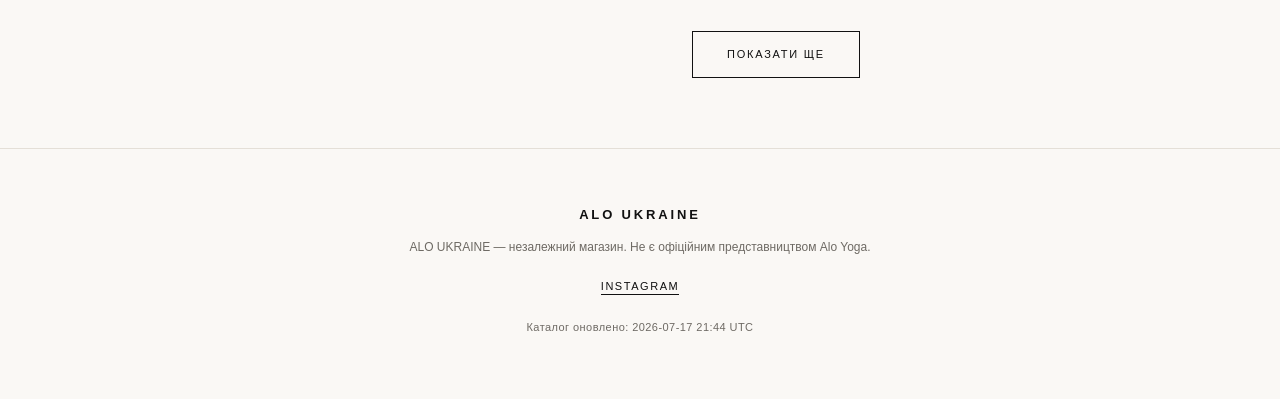
==== commit 428b5757: "PDP: smaller main photo on desktop + fullscreen lightbox with zoom Gallery column capped at 500px; c" ====
--- a/store/index.html
+++ b/store/index.html
@@ -80,7 +80,6 @@
         <p class="pp-price" id="ppPrice"></p>
         <div class="pp-colorblock" id="ppColorBlock" hidden>
           <p class="pp-label">Колір: <span class="pp-color-name" id="ppColorName"></span></p>
-          <div class="pp-swatches" id="ppSwatches"></div>
         </div>
         <div class="pp-sizes" id="ppSizesBlock" hidden>
           <p class="pp-label">Розмір <span class="pp-size-hint" id="ppSizeHint"></span></p>
@@ -139,6 +138,14 @@
     <p class="footer-updated" id="updatedAt"></p>
   </footer>
 
+  <div class="lightbox" id="lightbox" hidden role="dialog" aria-modal="true" aria-label="Перегляд фото">
+    <button class="lb-close" id="lbClose" aria-label="Закрити">&times;</button>
+    <button class="lb-nav lb-prev" id="lbPrev" aria-label="Попереднє фото">&#8249;</button>
+    <div class="lb-img-wrap" id="lbWrap"><img id="lbImg" alt=""></div>
+    <button class="lb-nav lb-next" id="lbNext" aria-label="Наступне фото">&#8250;</button>
+    <p class="lb-count" id="lbCount"></p>
+  </div>
+
   <script src="app.js"></script>
 </body>
 </html>
--- a/store/styles.css
+++ b/store/styles.css
@@ -594,7 +594,7 @@
 
 .pp-layout {
   display: grid;
-  grid-template-columns: minmax(0, 7fr) minmax(0, 5fr);
+  grid-template-columns: minmax(0, 500px) minmax(0, 1fr);
   gap: 48px;
   align-items: start;
 }
@@ -605,7 +605,7 @@
   background: var(--card-bg);
   overflow: hidden;
 }
-.pp-img-wrap img { width: 100%; height: 100%; object-fit: cover; }
+.pp-img-wrap img { width: 100%; height: 100%; object-fit: cover; cursor: zoom-in; }
 .pp-thumbs { display: flex; gap: 10px; margin-top: 12px; }
 
 .pp-info { position: sticky; top: 24px; }
@@ -727,3 +727,74 @@
 .pp-acc[open] summary::after { content: '−'; }
 .pp-acc-body { padding: 0 0 16px; font-size: 14px; line-height: 1.65; color: #3E3A34; }
 .pp-feats { margin: 10px 0 0 18px; display: grid; gap: 5px; font-size: 13px; }
+
+/* ---------- Lightbox ---------- */
+
+body.modal-open { overflow: hidden; }
+
+.lightbox {
+  position: fixed;
+  inset: 0;
+  z-index: 100;
+  background: rgba(18, 16, 13, 0.94);
+  display: flex;
+  align-items: center;
+  justify-content: center;
+}
+.lb-img-wrap {
+  width: 100vw;
+  height: 100vh;
+  display: flex;
+  align-items: center;
+  justify-content: center;
+  overflow: hidden;
+}
+.lb-img-wrap img {
+  max-width: 92vw;
+  max-height: 92vh;
+  object-fit: contain;
+  cursor: zoom-in;
+  transition: transform .25s ease;
+}
+.lb-img-wrap img.zoomed { transform: scale(2.2); cursor: zoom-out; }
+
+.lb-close {
+  position: absolute;
+  top: 14px; right: 20px;
+  z-index: 102;
+  color: #fff;
+  font-size: 34px;
+  line-height: 1;
+  opacity: .8;
+}
+.lb-close:hover { opacity: 1; }
+.lb-nav {
+  position: absolute;
+  top: 50%;
+  transform: translateY(-50%);
+  z-index: 102;
+  color: #fff;
+  font-size: 44px;
+  line-height: 1;
+  padding: 18px 20px;
+  opacity: .7;
+  user-select: none;
+}
+.lb-nav:hover { opacity: 1; }
+.lb-prev { left: 6px; }
+.lb-next { right: 6px; }
+.lb-count {
+  position: absolute;
+  bottom: 16px;
+  left: 50%;
+  transform: translateX(-50%);
+  color: #fff;
+  font-size: 12px;
+  letter-spacing: .1em;
+  opacity: .8;
+}
+
+@media (max-width: 860px) {
+  .lb-nav { font-size: 34px; padding: 14px 12px; }
+  .lb-img-wrap img.zoomed { transform: scale(1.9); }
+}
